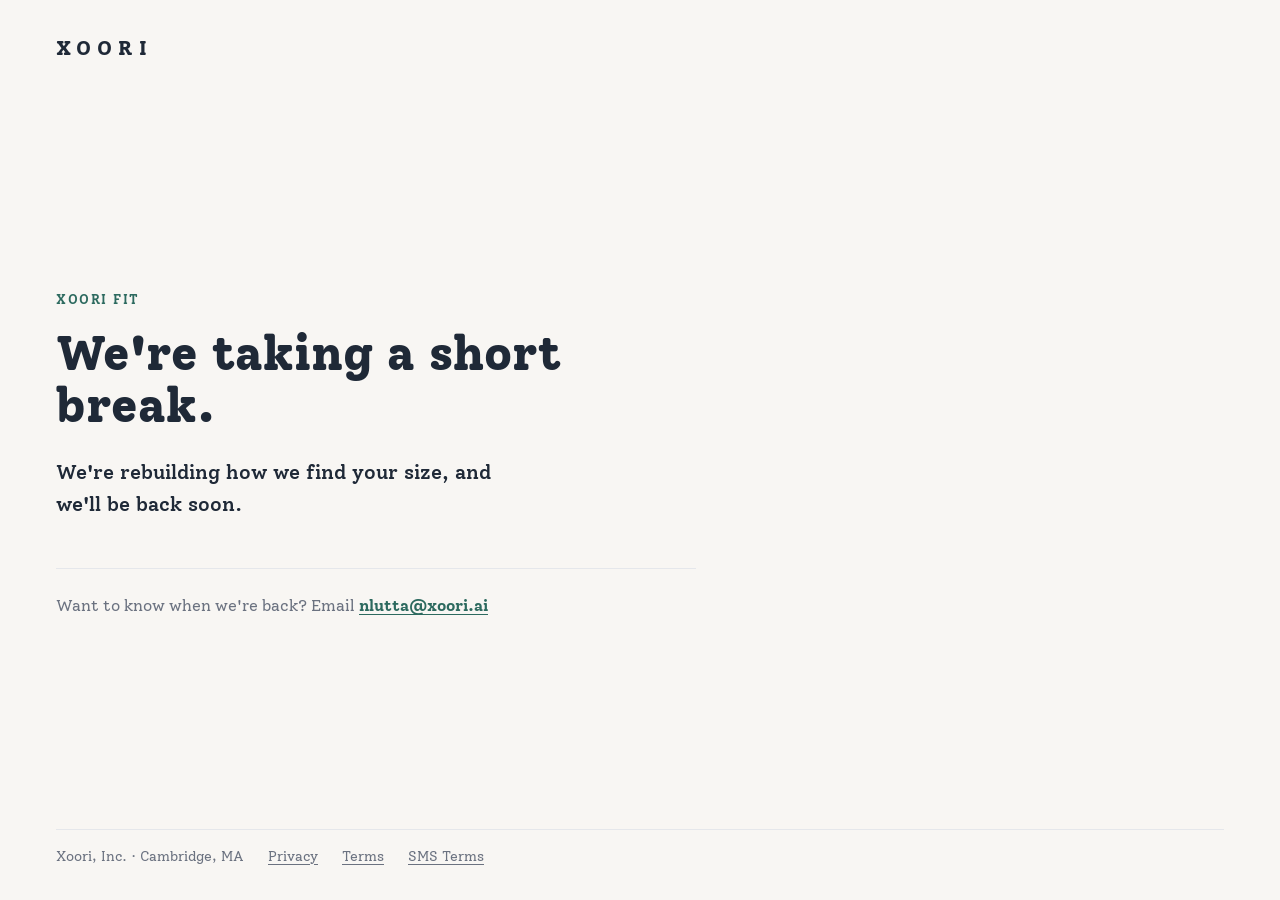
==== docs/index.html @ f7881f92 "Xoori holding page for the hibernation period Co-Authored-By: Claude Opus 5.5 <noreply@anthropic.com" ====
<!doctype html>
<html lang="en">
<head>
<meta charset="utf-8">
<meta name="viewport" content="width=device-width, initial-scale=1">
<title>Xoori — back soon</title>
<meta name="description" content="Xoori Fit is taking a short break. We'll be back soon.">
<meta name="robots" content="noindex">
<link rel="preconnect" href="https://fonts.googleapis.com">
<link rel="preconnect" href="https://fonts.gstatic.com" crossorigin>
<link href="https://fonts.googleapis.com/css2?family=Solway:wght@400;500;600;700;800&display=swap" rel="stylesheet">
<style>
/* Xoori holding site — tokens from Xoori-MVP/DESIGN.md */
:root {
  --bg: #f8f6f3;
  --surface: #ffffff;
  --text: #1f2937;
  --muted: #6b7280;
  --accent: #2d6a5f;
  --accent-hover: #234d44;
  --border: #e5e7eb;
}
* { box-sizing: border-box; }
html { -webkit-text-size-adjust: 100%; }
body {
  margin: 0;
  background: var(--bg);
  color: var(--text);
  font-family: "Solway", Georgia, serif;
  font-weight: 400;
  font-size: 16px;
  line-height: 1.6;
}
a { color: var(--accent); text-underline-offset: 3px; }
a:hover { color: var(--accent-hover); }

.wordmark {
  font-weight: 800;
  letter-spacing: 6px;
  font-size: 20px;
  color: var(--text);
  text-decoration: none;
}

/* Holding page */
.hold {
  min-height: 100vh;
  min-height: 100dvh;
  display: flex;
  flex-direction: column;
  max-width: 1200px;
  margin: 0 auto;
  padding: 32px 16px;
}
.hold header { padding: 0 0 16px; }
.hold-main {
  flex: 1;
  display: flex;
  flex-direction: column;
  justify-content: center;
  max-width: 640px;
  padding: 64px 0;
}
.eyebrow {
  font-weight: 600;
  font-size: 13px;
  letter-spacing: 1.5px;
  text-transform: uppercase;
  color: var(--accent);
  margin: 0 0 16px;
}
.hold h1 {
  font-weight: 800;
  font-size: clamp(2.25rem, 6vw, 3rem);
  line-height: 1.1;
  margin: 0 0 24px;
}
.lede { font-size: 1.25rem; font-weight: 500; margin: 0 0 48px; max-width: 34ch; }
.notify {
  border-top: 1px solid var(--border);
  padding-top: 24px;
  color: var(--muted);
  margin: 0;
}
.notify a { font-weight: 600; overflow-wrap: anywhere; }

footer {
  border-top: 1px solid var(--border);
  padding-top: 16px;
  font-size: 14px;
  color: var(--muted);
  display: flex;
  flex-wrap: wrap;
  gap: 8px 24px;
}
footer a { color: var(--muted); }
footer a:hover { color: var(--accent); }

/* Legal pages */
.legal { max-width: 760px; margin: 0 auto; padding: 32px 16px 48px; }
.legal header { padding-bottom: 24px; }
.notice {
  background: var(--surface);
  border: 1px solid var(--border);
  border-left: 3px solid var(--accent);
  border-radius: 8px;
  padding: 12px 16px;
  font-size: 14px;
  color: var(--muted);
  margin: 0 0 32px;
}
.legal main {
  background: var(--surface);
  border: 1px solid var(--border);
  border-radius: 12px;
  padding: 32px 24px;
  margin-bottom: 32px;
  overflow-wrap: anywhere;
}
.legal h1 { font-weight: 800; font-size: 2rem; line-height: 1.2; margin: 0 0 8px; }
.legal h2 { font-weight: 700; font-size: 1.25rem; margin: 32px 0 8px; }
.legal h3 { font-weight: 700; font-size: 1rem; margin: 24px 0 8px; }
.legal ul { padding-left: 20px; }
.legal li { margin-bottom: 6px; }
.legal blockquote {
  margin: 16px 0;
  padding: 12px 16px;
  background: var(--bg);
  border-left: 3px solid var(--accent);
  border-radius: 4px;
}
.legal main > div > div > a { margin-right: 24px; }
</style>
</head>
<body>
<div class="hold">
  <header><a class="wordmark" href="./">XOORI</a></header>
  <main class="hold-main">
    <p class="eyebrow">Xoori Fit</p>
    <h1>We're taking a short break.</h1>
    <p class="lede">We're rebuilding how we find your size, and we'll be back soon.</p>
    <p class="notify">Want to know when we're back? Email <a href="mailto:nlutta@xoori.ai?subject=Tell%20me%20when%20Xoori%20is%20back">nlutta@xoori.ai</a></p>
  </main>
  <footer>
    <span>Xoori, Inc. · Cambridge, MA</span>
    <a href="./privacy/">Privacy</a>
    <a href="./terms/">Terms</a>
    <a href="./sms-consent/">SMS Terms</a>
  </footer>
</div>
</body>
</html>
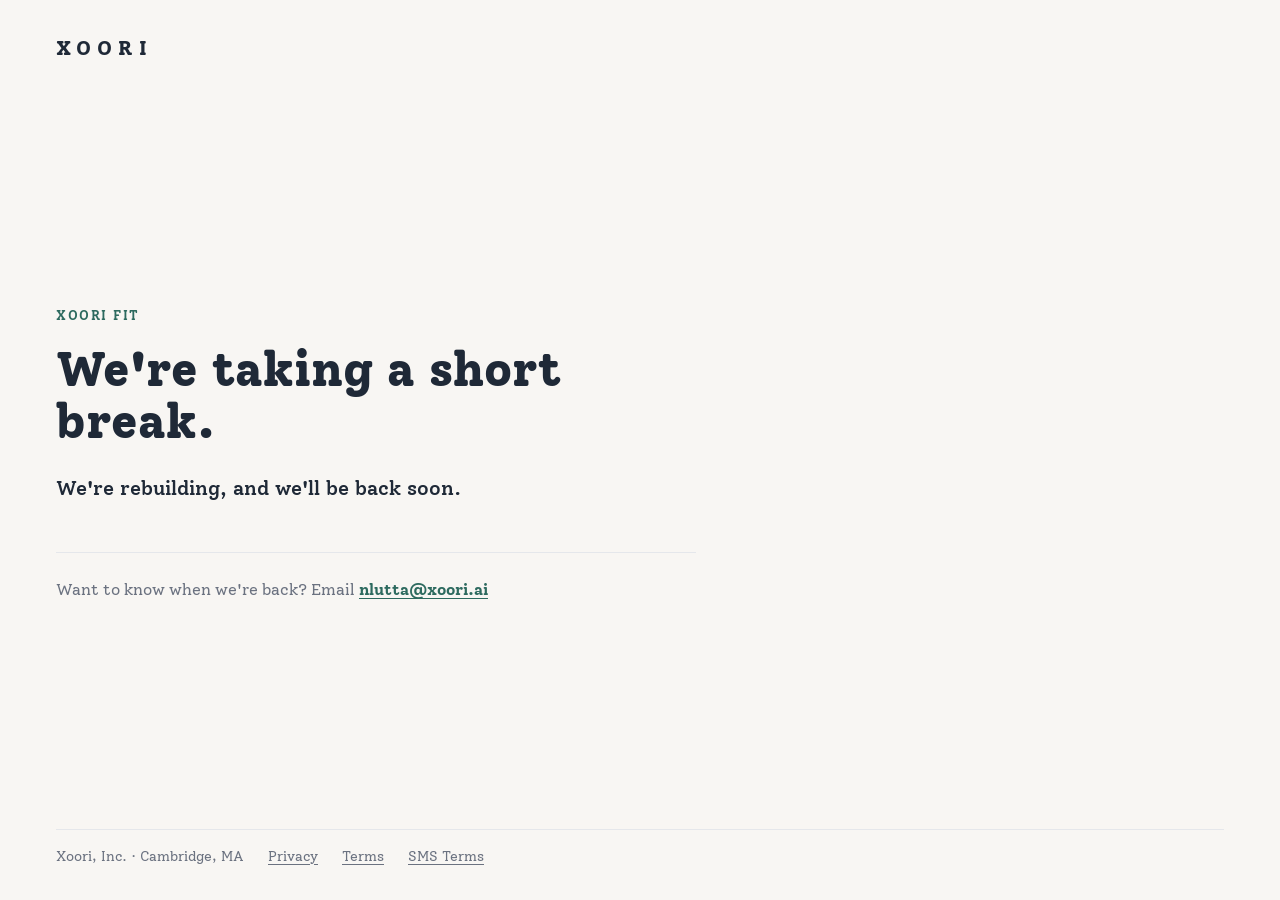
==== commit 89af8d76: "Shorten holding page message Co-Authored-By: Claude Opus 5.5 <noreply@anthropic.com>" ====
--- a/docs/index.html
+++ b/docs/index.html
@@ -138,7 +138,7 @@
   <main class="hold-main">
     <p class="eyebrow">Xoori Fit</p>
     <h1>We're taking a short break.</h1>
-    <p class="lede">We're rebuilding how we find your size, and we'll be back soon.</p>
+    <p class="lede">We're rebuilding, and we'll be back soon.</p>
     <p class="notify">Want to know when we're back? Email <a href="mailto:nlutta@xoori.ai?subject=Tell%20me%20when%20Xoori%20is%20back">nlutta@xoori.ai</a></p>
   </main>
   <footer>
